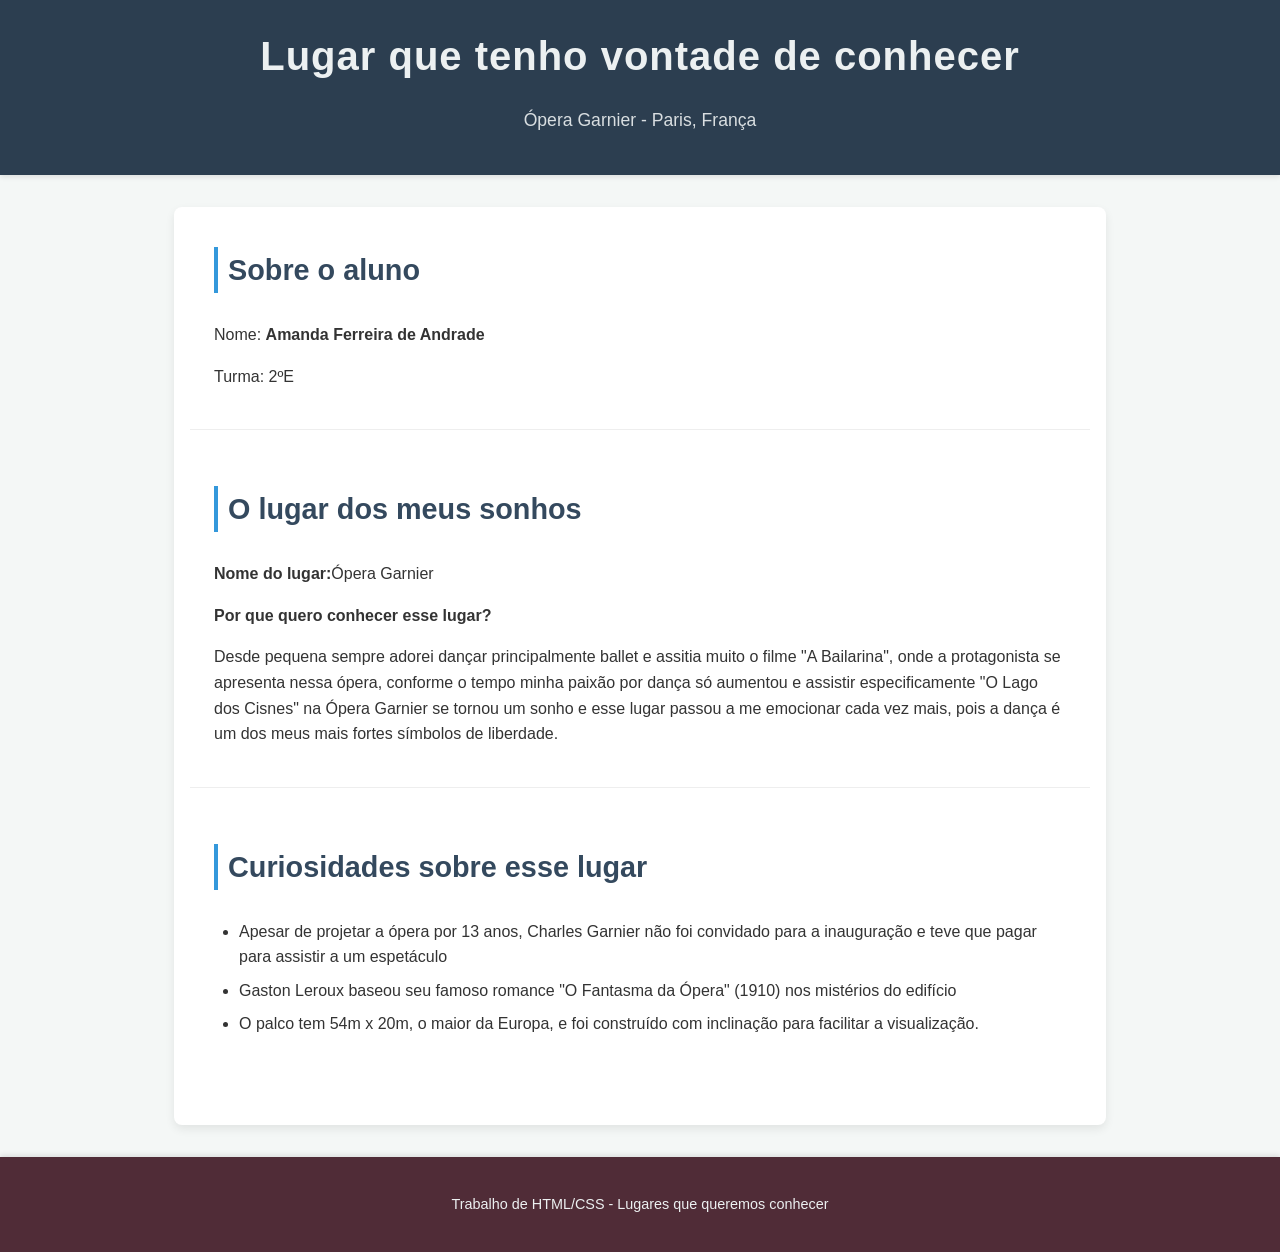
==== amanda.html @ 3a3d8f10 "Adiciona amanda.html" ====
<!DOCTYPE html>
<html lang="pt-BR">
<head>
    <meta charset="UTF-8">
    <title>Lugar que quero conhecer</title>
    <link rel="stylesheet" href="assets/style/amanda.css">
</head>
<body>

<header>
    <h1>Lugar que tenho vontade de conhecer</h1>
    <p>Ópera Garnier - Paris, França</p>
</header>

<main>
    <section id="aluno">
        <h2>Sobre o aluno</h2>
        <p>Nome: <strong>Amanda Ferreira de Andrade</strong></p>
        <p>Turma: 2ºE</p>
    </section>

    <section id="lugar">
        <h2>O lugar dos meus sonhos</h2>
        <p><strong>Nome do lugar:</strong>Ópera Garnier</p>
        <p><strong>Por que quero conhecer esse lugar?</strong></p>
        <p>
            Desde pequena sempre adorei dançar principalmente ballet e assitia muito o filme "A Bailarina", onde a protagonista se apresenta nessa ópera, conforme o tempo minha paixão por dança só aumentou e assistir especificamente "O Lago dos Cisnes" na Ópera Garnier se tornou um sonho e esse lugar passou a me emocionar cada vez mais, pois a dança é um dos meus mais fortes símbolos de liberdade.
        </p>
    </section>

    <section id="curiosidades">
        <h2>Curiosidades sobre esse lugar</h2>
        <ul>
            <li>Apesar de projetar a ópera por 13 anos, Charles Garnier não foi convidado para a inauguração e teve que pagar para assistir a um espetáculo</li>
            <li>Gaston Leroux baseou seu famoso romance "O Fantasma da Ópera" (1910) nos mistérios do edifício</li>
            <li> O palco tem 54m x 20m, o maior da Europa, e foi construído com inclinação para facilitar a visualização.</li>
        </ul>
    </section>
</main>

<footer>
    <p>Trabalho de HTML/CSS - Lugares que queremos conhecer</p>
</footer>

</body>
</html>
---- assets/style/amanda.css ----
body {
    font-family: 'Arial', sans-serif;
    margin: 0;
    padding: 0;
    background-color: #f4f7f6; /* Um cinza claro suave */
    color: #333; /* Texto escuro para boa legibilidade */
    line-height: 1.6;
}

header {
    background-color: #2c3e50; /* Azul escuro, quase preto */
    color: #ecf0f1; /* Branco suave para o texto do cabeçalho */
    padding: 1.5em 0;
    text-align: center;
    box-shadow: 0 2px 5px rgba(0, 0, 0, 0.1);
}

header h1 {
    margin: 0;
    font-size: 2.5em;
    letter-spacing: 1px;
}

header p {
    font-size: 1.1em;
    opacity: 0.9;
}

main {
    max-width: 900px;
    margin: 2em auto;
    padding: 1em;
    background-color: #ffffff; /* Fundo branco para o conteúdo principal */
    border-radius: 8px;
    box-shadow: 0 4px 10px rgba(0, 0, 0, 0.08);
}

section {
    margin-bottom: 2em;
    padding: 1.5em;
    border-bottom: 1px solid #eee; /* Separador sutil entre as seções */
}

section:last-of-type {
    border-bottom: none; /* Remove a linha da última seção */
}

h2 {
    color: #34495e; /* Um azul mais escuro para os títulos das seções */
    font-size: 1.8em;
    margin-top: 0;
    border-left: 4px solid #3498db; /* Detalhe em azul vibrante */
    padding-left: 10px;
    margin-bottom: 1em;
}

p {
    margin-bottom: 1em;
}

ul {
    list-style-type: disc; /* Marcadores de lista padrão */
    padding-left: 25px;
}

li {
    margin-bottom: 0.5em;
}

footer {
    text-align: center;
    padding: 1.5em 0;
    background-color: #502c37;
    color: #ecf0f1;
    font-size: 0.9em;
    margin-top: 2em;
    box-shadow: 0 -2px 5px rgba(0, 0, 0, 0.1);
}

/* Estilos para responsividade */
@media (max-width: 768px) {
    header h1 {
        font-size: 2em;
    }

    header p {
        font-size: 1em;
    }

    main {
        margin: 1em;
        padding: 0.8em;
    }

    h2 {
        font-size: 1.5em;
    }
}

@media (max-width: 480px) {
    header h1 {
        font-size: 1.8em;
    }

    header p {
        font-size: 0.9em;
    }

    section {
        padding: 1em;
    }

    h2 {
        font-size: 1.3em;
    }
}
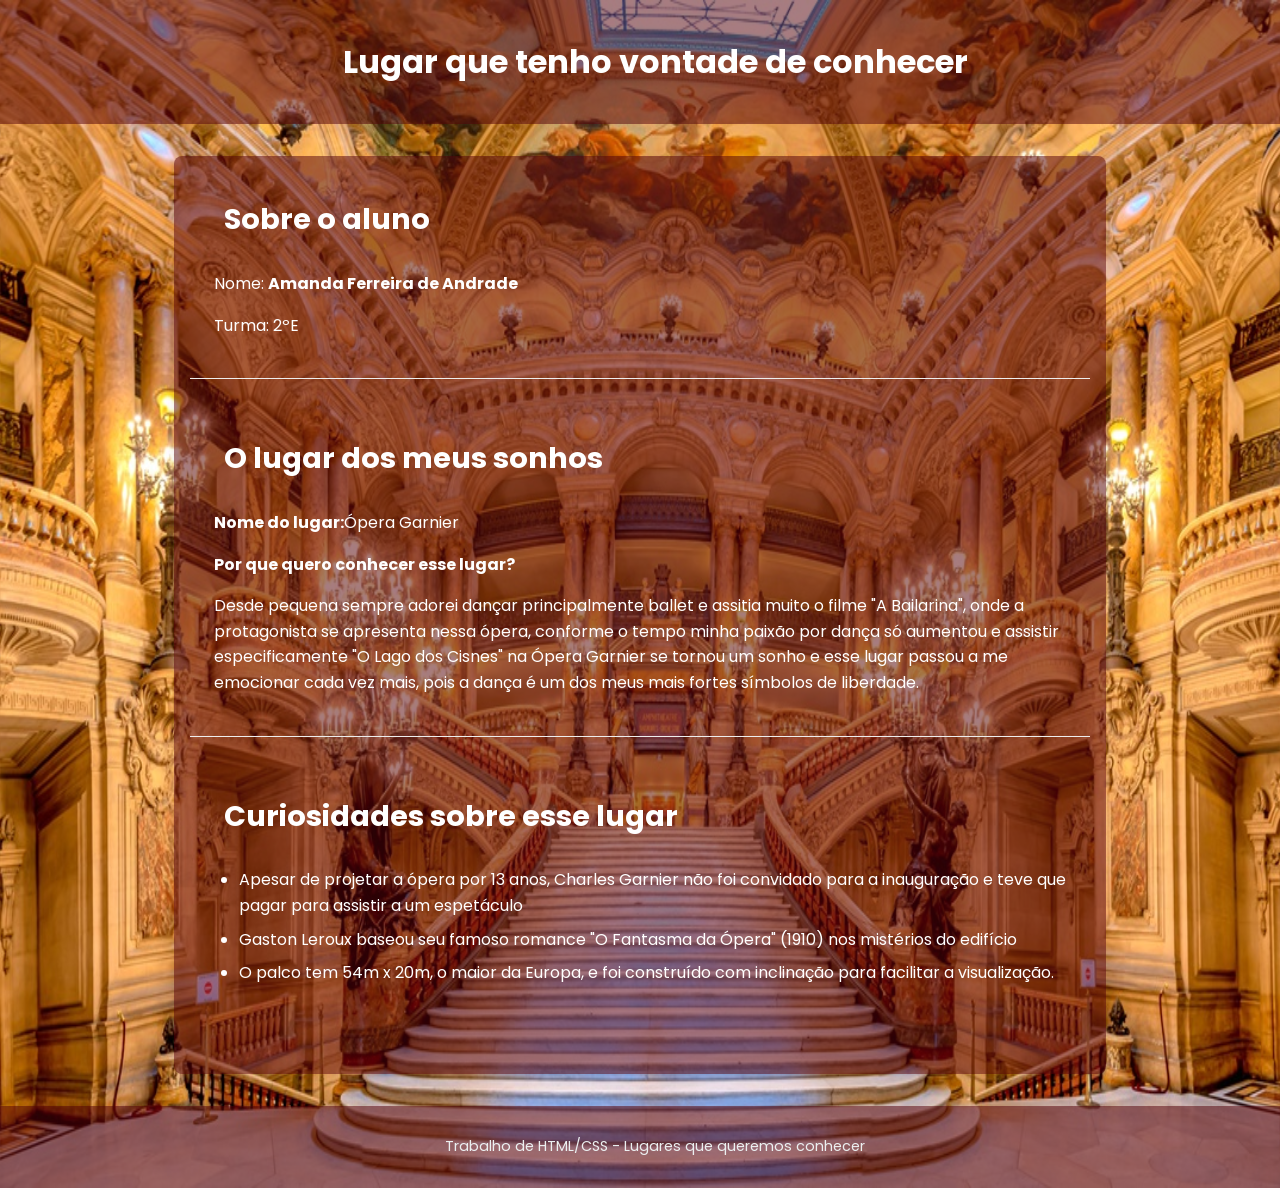
==== commit b9c42a16: "Padronização das páginas" ====
--- a/amanda.html
+++ b/amanda.html
@@ -9,9 +9,7 @@
 
 <header>
     <h1>Lugar que tenho vontade de conhecer</h1>
-    <p>Ópera Garnier - Paris, França</p>
 </header>
-
 <main>
     <section id="aluno">
         <h2>Sobre o aluno</h2>
--- a/assets/style/amanda.css
+++ b/assets/style/amanda.css
@@ -1,36 +1,37 @@
+@import url('https://fonts.googleapis.com/css2?family=Poppins:wght@400;500;600;700&display=swap');
+
 body {
-    font-family: 'Arial', sans-serif;
+    font-family: 'Poppins';
     margin: 0;
     padding: 0;
-    background-color: #f4f7f6; /* Um cinza claro suave */
-    color: #333; /* Texto escuro para boa legibilidade */
+    color: white;
     line-height: 1.6;
+    background-image: url('../img/opera.png');
+    background-size: 100% 100%;
+    overflow-x: hidden;
 }
 
+
 header {
-    background-color: #2c3e50; /* Azul escuro, quase preto */
-    color: #ecf0f1; /* Branco suave para o texto do cabeçalho */
-    padding: 1.5em 0;
+    background-color: #54000882;
+    width: 100%;
+    padding: 15px;
     text-align: center;
-    box-shadow: 0 2px 5px rgba(0, 0, 0, 0.1);
+    align-items: center;
+    justify-content: center;
 }
 
-header h1 {
-    margin: 0;
-    font-size: 2.5em;
-    letter-spacing: 1px;
-}
+header h1 p {
+    color: white;
+    text-align: center;
+} 
 
-header p {
-    font-size: 1.1em;
-    opacity: 0.9;
-}
 
 main {
     max-width: 900px;
     margin: 2em auto;
     padding: 1em;
-    background-color: #ffffff; /* Fundo branco para o conteúdo principal */
+    background-color: #54000882; 
     border-radius: 8px;
     box-shadow: 0 4px 10px rgba(0, 0, 0, 0.08);
 }
@@ -46,10 +47,9 @@
 }
 
 h2 {
-    color: #34495e; /* Um azul mais escuro para os títulos das seções */
+    color: white; 
     font-size: 1.8em;
     margin-top: 0;
-    border-left: 4px solid #3498db; /* Detalhe em azul vibrante */
     padding-left: 10px;
     margin-bottom: 1em;
 }
@@ -69,48 +69,13 @@
 
 footer {
     text-align: center;
-    padding: 1.5em 0;
-    background-color: #502c37;
+    padding: 15px;
+    width: 100%;
+    background-color: #54000882;
     color: #ecf0f1;
     font-size: 0.9em;
-    margin-top: 2em;
-    box-shadow: 0 -2px 5px rgba(0, 0, 0, 0.1);
 }
 
-/* Estilos para responsividade */
-@media (max-width: 768px) {
-    header h1 {
-        font-size: 2em;
-    }
-
-    header p {
-        font-size: 1em;
-    }
-
-    main {
-        margin: 1em;
-        padding: 0.8em;
-    }
-
-    h2 {
-        font-size: 1.5em;
-    }
-}
-
-@media (max-width: 480px) {
-    header h1 {
-        font-size: 1.8em;
-    }
-
-    header p {
-        font-size: 0.9em;
-    }
-
-    section {
-        padding: 1em;
-    }
-
-    h2 {
-        font-size: 1.3em;
-    }
+img {
+    width: 500px;
 }
